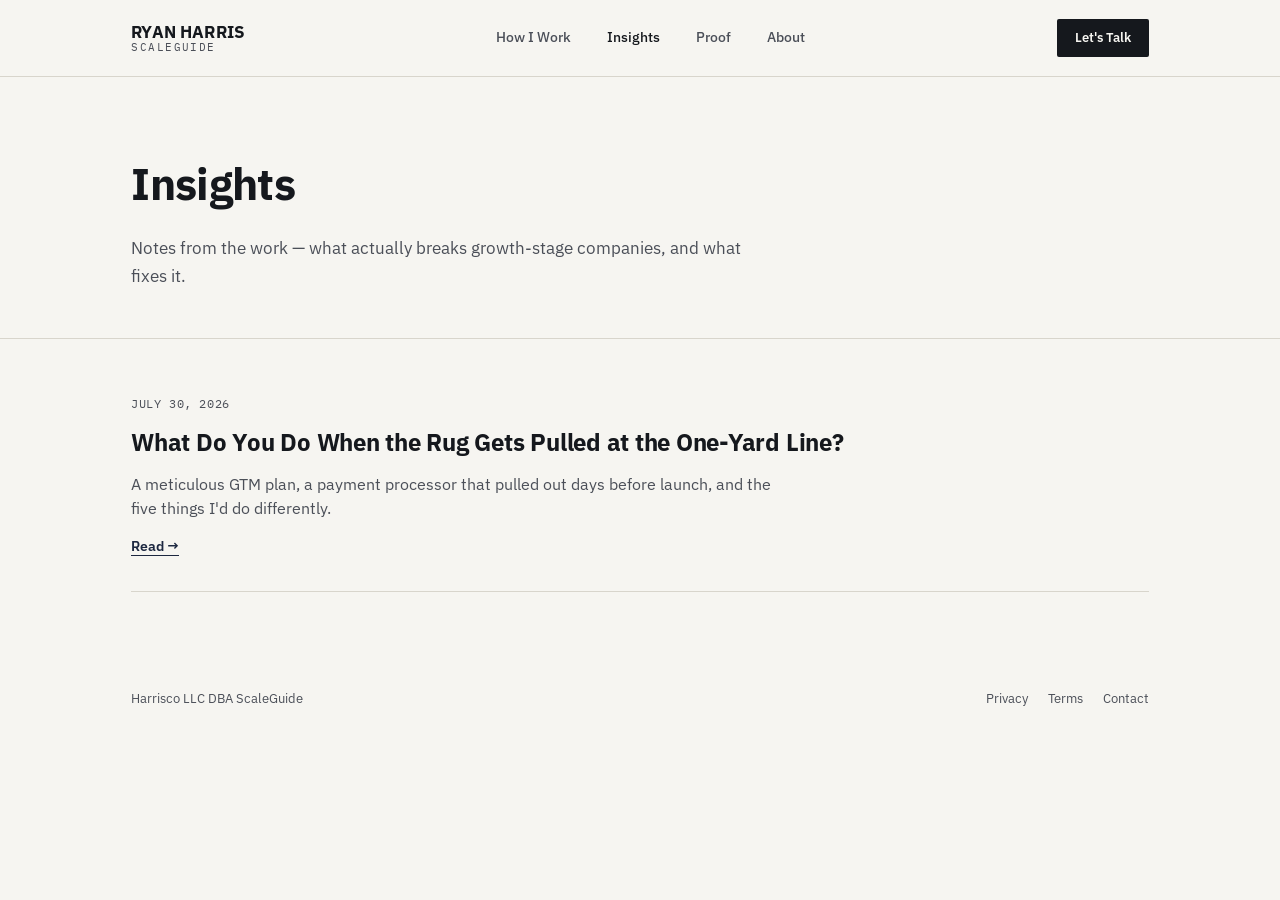
==== insights.html @ ca1f897e "Add files via upload" ====
<!DOCTYPE html>
<html lang="en">
<head>
<meta charset="UTF-8">
<meta name="viewport" content="width=device-width, initial-scale=1.0">
<title>Insights — Ryan Harris | Fractional COO Notes</title>
<meta name="description" content="Notes on operations, go-to-market, and growth-stage execution from a working fractional COO.">
<meta property="og:title" content="Insights — Ryan Harris | Fractional COO Notes">
<meta property="og:description" content="Notes on operations, go-to-market, and growth-stage execution from a working fractional COO.">
<meta property="og:type" content="article">

<link rel="preconnect" href="https://fonts.googleapis.com">
<link rel="preconnect" href="https://fonts.gstatic.com" crossorigin>
<link href="https://fonts.googleapis.com/css2?family=IBM+Plex+Sans:wght@400;500;600;700&family=IBM+Plex+Mono:wght@400;500;600&display=swap" rel="stylesheet">
<link rel="icon" href="data:image/svg+xml,%3Csvg xmlns='http://www.w3.org/2000/svg' viewBox='0 0 32 32'%3E%3Crect width='32' height='32' rx='4' fill='%231C2740'/%3E%3Ctext x='16' y='23' font-family='Georgia,serif' font-size='20' font-weight='700' fill='%23F6F5F1' text-anchor='middle'%3ER%3C/text%3E%3C/svg%3E">
<style>
  :root {
    --paper: #F6F5F1; --ink: #15181D; --ink-soft: #4B4F58;
    --navy: #2B3A55; --navy-deep: #1C2740; --signal: #C1892E;
    --line: #D8D5CC; --line-strong: #15181D; --white: #FFFFFF;
    --max: 1120px; --content: 640px; --gap: clamp(20px, 4vw, 64px);
  }
  * { box-sizing: border-box; margin: 0; padding: 0; }
  html { scroll-behavior: smooth; }
  body { background: var(--paper); color: var(--ink); font-family: 'IBM Plex Sans', sans-serif; font-size: 16px; line-height: 1.6; -webkit-font-smoothing: antialiased; }
  .mono { font-family: 'IBM Plex Mono', monospace; letter-spacing: 0.06em; text-transform: uppercase; }
  a { color: inherit; text-decoration: none; }
  .wrap { max-width: var(--max); margin: 0 auto; padding: 0 var(--gap); }
  header { position: sticky; top: 0; z-index: 50; background: rgba(246,245,241,0.92); backdrop-filter: blur(6px); border-bottom: 1px solid var(--line); }
  nav.wrap { display: flex; align-items: center; justify-content: space-between; height: 76px; }
  .brand { display: flex; flex-direction: column; line-height: 1.1; }
  .brand .name { font-weight: 700; font-size: 17px; letter-spacing: 0.01em; }
  .brand .sub { font-size: 10.5px; color: var(--ink-soft); letter-spacing: 0.14em; }
  .navlinks { display: flex; gap: 36px; font-size: 13.5px; font-weight: 500; }
  .navlinks a { color: var(--ink-soft); transition: color 0.15s ease; }
  .navlinks a:hover, .navlinks a.active { color: var(--ink); }
  .nav-cta { padding: 9px 18px; background: var(--ink); color: var(--paper); font-size: 13px; font-weight: 600; border-radius: 2px; }
  @media (max-width: 760px) { .navlinks { display: none; } }
  footer { padding: 32px 0; font-size: 12.5px; color: var(--ink-soft); display: flex; justify-content: space-between; flex-wrap: wrap; gap: 12px; }
  footer .links { display: flex; gap: 20px; }

  /* ---------- INSIGHTS LISTING ---------- */
  .insights-hero { padding: 72px 0 48px; border-bottom: 1px solid var(--line); }
  .insights-hero h1 { font-size: clamp(30px, 4vw, 44px); font-weight: 700; letter-spacing: -0.015em; margin-bottom: 16px; }
  .insights-hero p { font-size: 17px; color: var(--ink-soft); max-width: var(--content); }
  .post-list { padding: 56px 0 96px; }
  .post-card { padding: 32px 0; border-bottom: 1px solid var(--line); }
  .post-card:first-child { padding-top: 0; }
  .post-card .date { font-family: 'IBM Plex Mono', monospace; font-size: 11.5px; color: var(--ink-soft); letter-spacing: 0.05em; margin-bottom: 10px; display: block; }
  .post-card h2 { font-size: 24px; font-weight: 700; letter-spacing: -0.01em; margin-bottom: 10px; max-width: 720px; }
  .post-card h2 a:hover { color: var(--navy); }
  .post-card .excerpt { font-size: 15.5px; color: var(--ink-soft); max-width: 640px; margin-bottom: 12px; }
  .post-card .read-more { font-size: 13.5px; font-weight: 600; color: var(--navy-deep); border-bottom: 1px solid var(--navy-deep); }

  /* ---------- POST PAGE ---------- */
  .post-header { padding: 64px 0 40px; border-bottom: 1px solid var(--line); }
  .post-header .back-link { font-family: 'IBM Plex Mono', monospace; font-size: 11.5px; color: var(--ink-soft); margin-bottom: 28px; display: inline-block; }
  .post-header .date { font-family: 'IBM Plex Mono', monospace; font-size: 12px; color: var(--ink-soft); letter-spacing: 0.05em; margin-bottom: 16px; display: block; }
  .post-header h1 { font-size: clamp(28px, 4vw, 42px); font-weight: 700; line-height: 1.2; letter-spacing: -0.015em; max-width: 780px; }
  .post-body { padding: 48px 0 96px; max-width: var(--content); margin: 0 auto var(--gap); }
  .post-body p { font-size: 17px; line-height: 1.7; color: var(--ink); margin-bottom: 22px; }
  .post-body ul { margin: 0 0 22px 0; padding-left: 22px; }
  .post-body li { font-size: 17px; line-height: 1.7; color: var(--ink); margin-bottom: 12px; }
  .post-body strong { color: var(--navy-deep); }
  .post-cta { border-top: 1px solid var(--line); padding-top: 32px; margin-top: 16px; }
  .post-cta a { font-weight: 600; color: var(--navy-deep); border-bottom: 1px solid var(--navy-deep); }
</style>

</head>
<body>
<header>
  <nav class="wrap">
    <div class="brand">
      <a href="/"><span class="name">RYAN HARRIS</span></a>
      <span class="sub mono">SCALEGUIDE</span>
    </div>
    <div class="navlinks">
      <a href="/#work">How I Work</a>
      <a href="/insights.html" class="active">Insights</a>
      <a href="/#proof">Proof</a>
      <a href="/#about">About</a>
    </div>
    <a href="/#talk" class="nav-cta">Let's Talk</a>
  </nav>
</header>
<section class="insights-hero">
  <div class="wrap">
    <h1>Insights</h1>
    <p>Notes from the work &mdash; what actually breaks growth-stage companies, and what fixes it.</p>
  </div>
</section>
<section class="post-list">
  <div class="wrap">
    <div class="post-card">
      <span class="date mono">July 30, 2026</span>
      <h2><a href="/posts/rug-pulled-at-the-one-yard-line.html">What Do You Do When the Rug Gets Pulled at the One-Yard Line?</a></h2>
      <p class="excerpt">A meticulous GTM plan, a payment processor that pulled out days before launch, and the five things I'd do differently.</p>
      <a href="/posts/rug-pulled-at-the-one-yard-line.html" class="read-more">Read &rarr;</a>
    </div>
  </div>
</section>
<footer class="wrap">
  <div>Harrisco LLC DBA ScaleGuide</div>
  <div class="links">
    <a href="/#">Privacy</a>
    <a href="/#">Terms</a>
    <a href="mailto:ryan@myscaleguide.com">Contact</a>
  </div>
</footer>
</body>
</html>
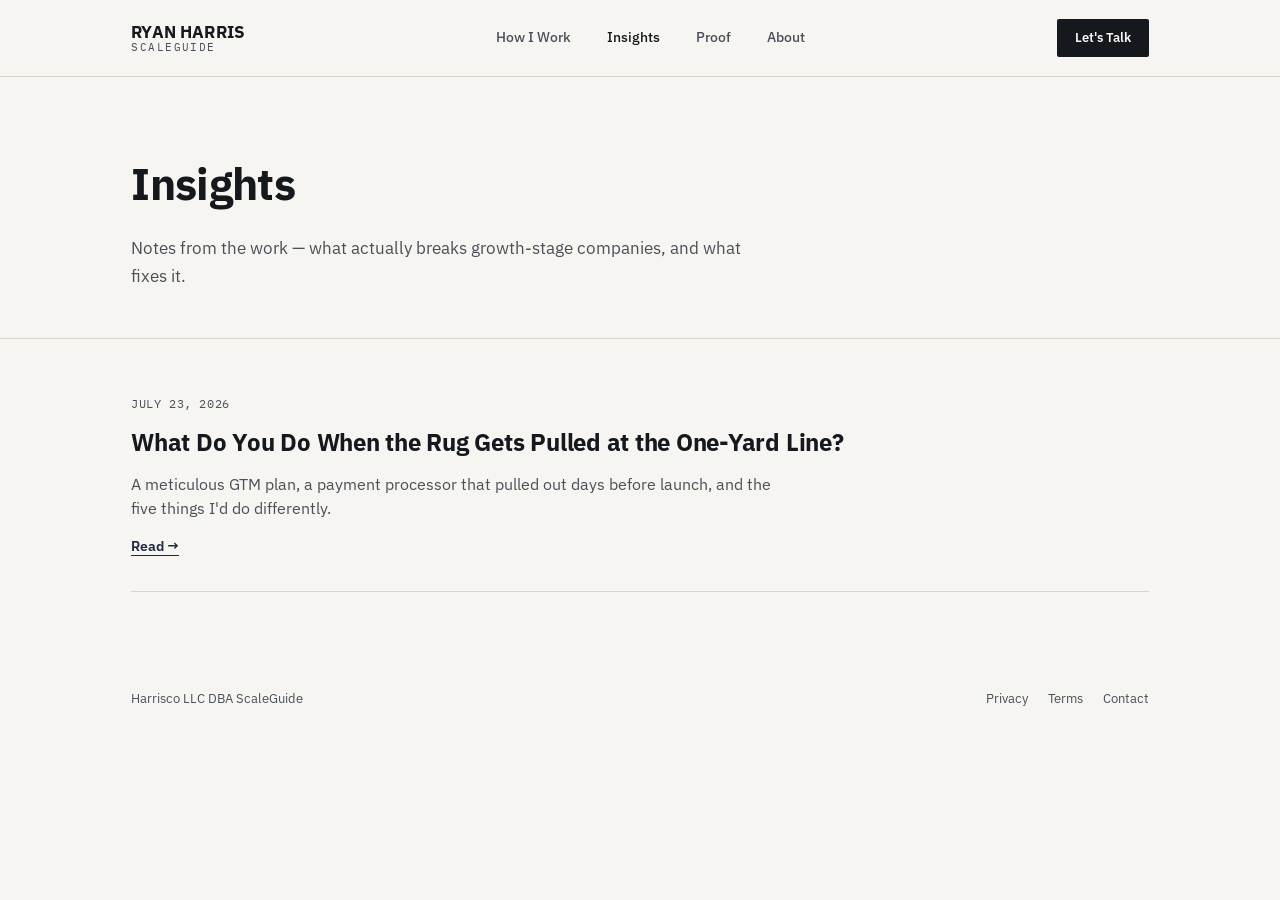
==== commit ef6b8fae: "Add files via upload" ====
--- a/insights.html
+++ b/insights.html
@@ -92,7 +92,7 @@
 <section class="post-list">
   <div class="wrap">
     <div class="post-card">
-      <span class="date mono">July 30, 2026</span>
+      <span class="date mono">July 23, 2026</span>
       <h2><a href="/posts/rug-pulled-at-the-one-yard-line.html">What Do You Do When the Rug Gets Pulled at the One-Yard Line?</a></h2>
       <p class="excerpt">A meticulous GTM plan, a payment processor that pulled out days before launch, and the five things I'd do differently.</p>
       <a href="/posts/rug-pulled-at-the-one-yard-line.html" class="read-more">Read &rarr;</a>
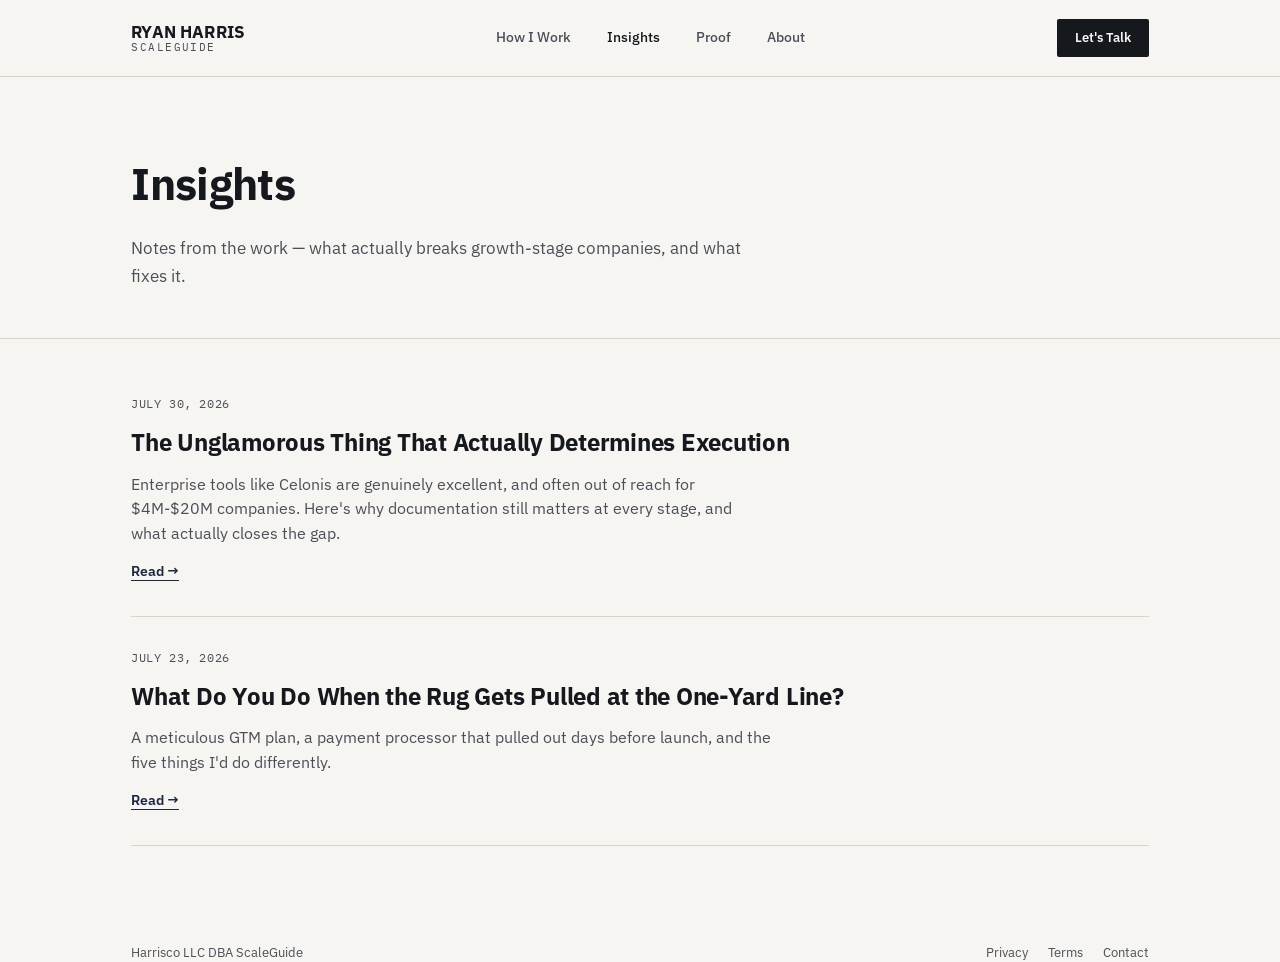
==== commit b74c3d83: "Add files via upload" ====
--- a/insights.html
+++ b/insights.html
@@ -57,7 +57,8 @@
   .post-header .back-link { font-family: 'IBM Plex Mono', monospace; font-size: 11.5px; color: var(--ink-soft); margin-bottom: 28px; display: inline-block; }
   .post-header .date { font-family: 'IBM Plex Mono', monospace; font-size: 12px; color: var(--ink-soft); letter-spacing: 0.05em; margin-bottom: 16px; display: block; }
   .post-header h1 { font-size: clamp(28px, 4vw, 42px); font-weight: 700; line-height: 1.2; letter-spacing: -0.015em; max-width: 780px; }
-  .post-body { padding: 48px 0 96px; max-width: var(--content); margin: 0 auto var(--gap); }
+  .post-body { padding: 48px 0 96px; }
+  .post-body-inner { max-width: var(--content); }
   .post-body p { font-size: 17px; line-height: 1.7; color: var(--ink); margin-bottom: 22px; }
   .post-body ul { margin: 0 0 22px 0; padding-left: 22px; }
   .post-body li { font-size: 17px; line-height: 1.7; color: var(--ink); margin-bottom: 12px; }
@@ -92,6 +93,12 @@
 <section class="post-list">
   <div class="wrap">
     <div class="post-card">
+      <span class="date mono">July 30, 2026</span>
+      <h2><a href="/posts/process-documentation-determines-execution.html">The Unglamorous Thing That Actually Determines Execution</a></h2>
+      <p class="excerpt">Enterprise tools like Celonis are genuinely excellent, and often out of reach for $4M-$20M companies. Here's why documentation still matters at every stage, and what actually closes the gap.</p>
+      <a href="/posts/process-documentation-determines-execution.html" class="read-more">Read &rarr;</a>
+    </div>
+    <div class="post-card">
       <span class="date mono">July 23, 2026</span>
       <h2><a href="/posts/rug-pulled-at-the-one-yard-line.html">What Do You Do When the Rug Gets Pulled at the One-Yard Line?</a></h2>
       <p class="excerpt">A meticulous GTM plan, a payment processor that pulled out days before launch, and the five things I'd do differently.</p>
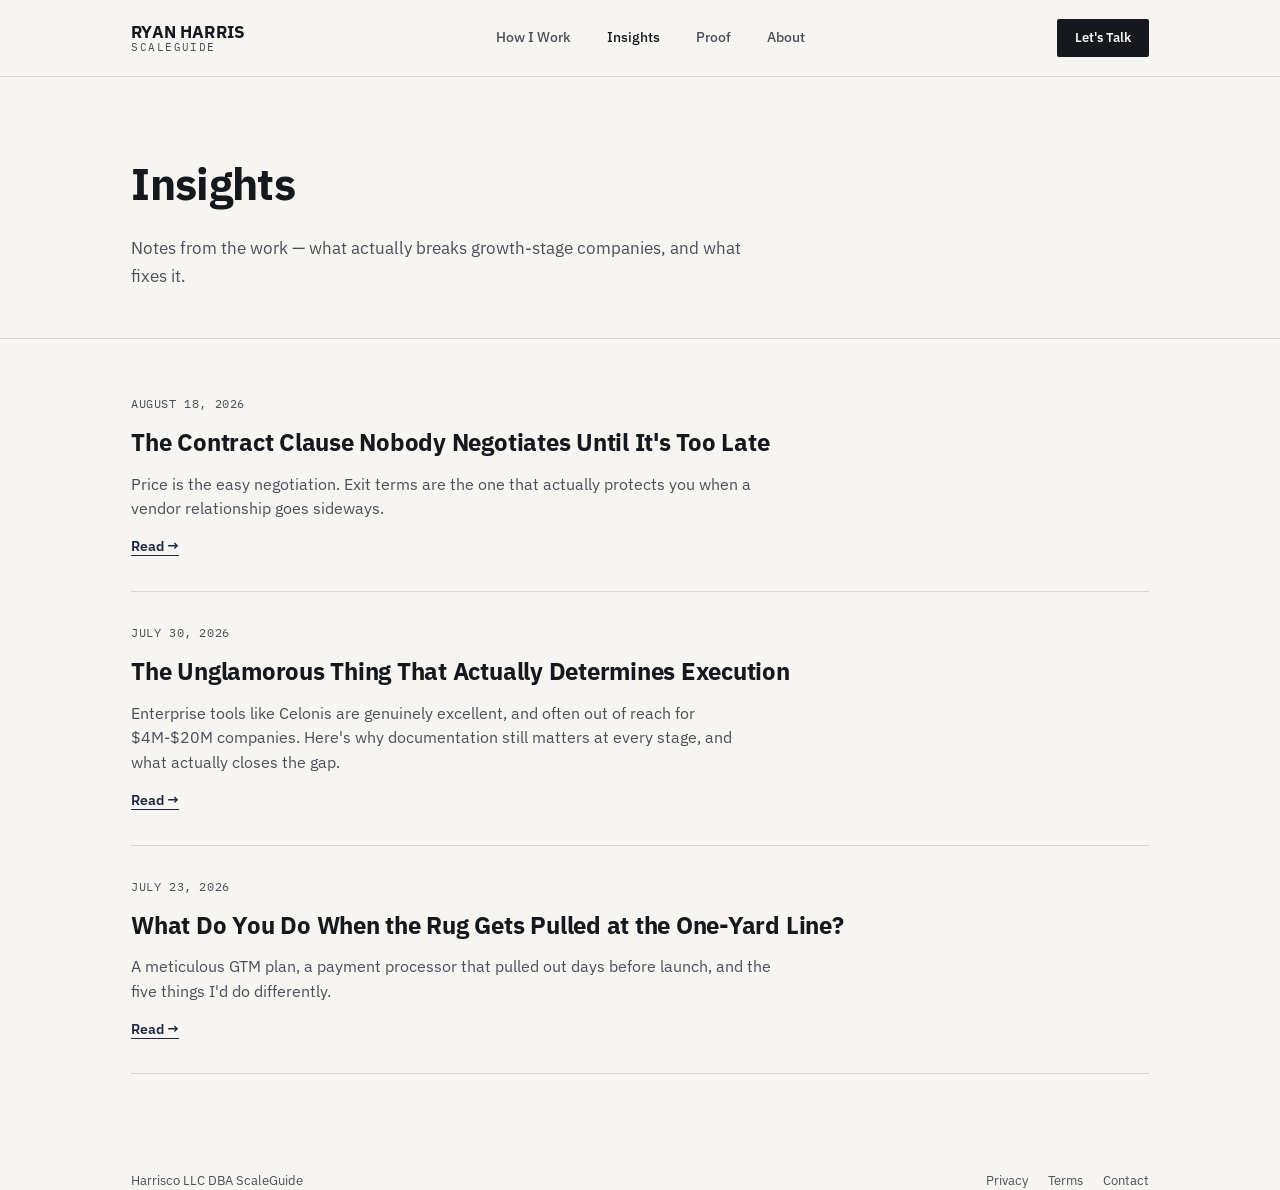
==== commit 14ccf3f8: "Update insights.html" ====
--- a/insights.html
+++ b/insights.html
@@ -93,6 +93,12 @@
 <section class="post-list">
   <div class="wrap">
     <div class="post-card">
+      <span class="date mono">August 18, 2026</span>
+      <h2><a href="/posts/the-exit-clause-nobody-negotiates.html">The Contract Clause Nobody Negotiates Until It's Too Late</a></h2>
+      <p class="excerpt">Price is the easy negotiation. Exit terms are the one that actually protects you when a vendor relationship goes sideways.</p>
+      <a href="/posts/the-exit-clause-nobody-negotiates.html" class="read-more">Read &rarr;</a>
+    </div>
+    <div class="post-card">
       <span class="date mono">July 30, 2026</span>
       <h2><a href="/posts/process-documentation-determines-execution.html">The Unglamorous Thing That Actually Determines Execution</a></h2>
       <p class="excerpt">Enterprise tools like Celonis are genuinely excellent, and often out of reach for $4M-$20M companies. Here's why documentation still matters at every stage, and what actually closes the gap.</p>
@@ -115,4 +121,4 @@
   </div>
 </footer>
 </body>
-</html>+</html>
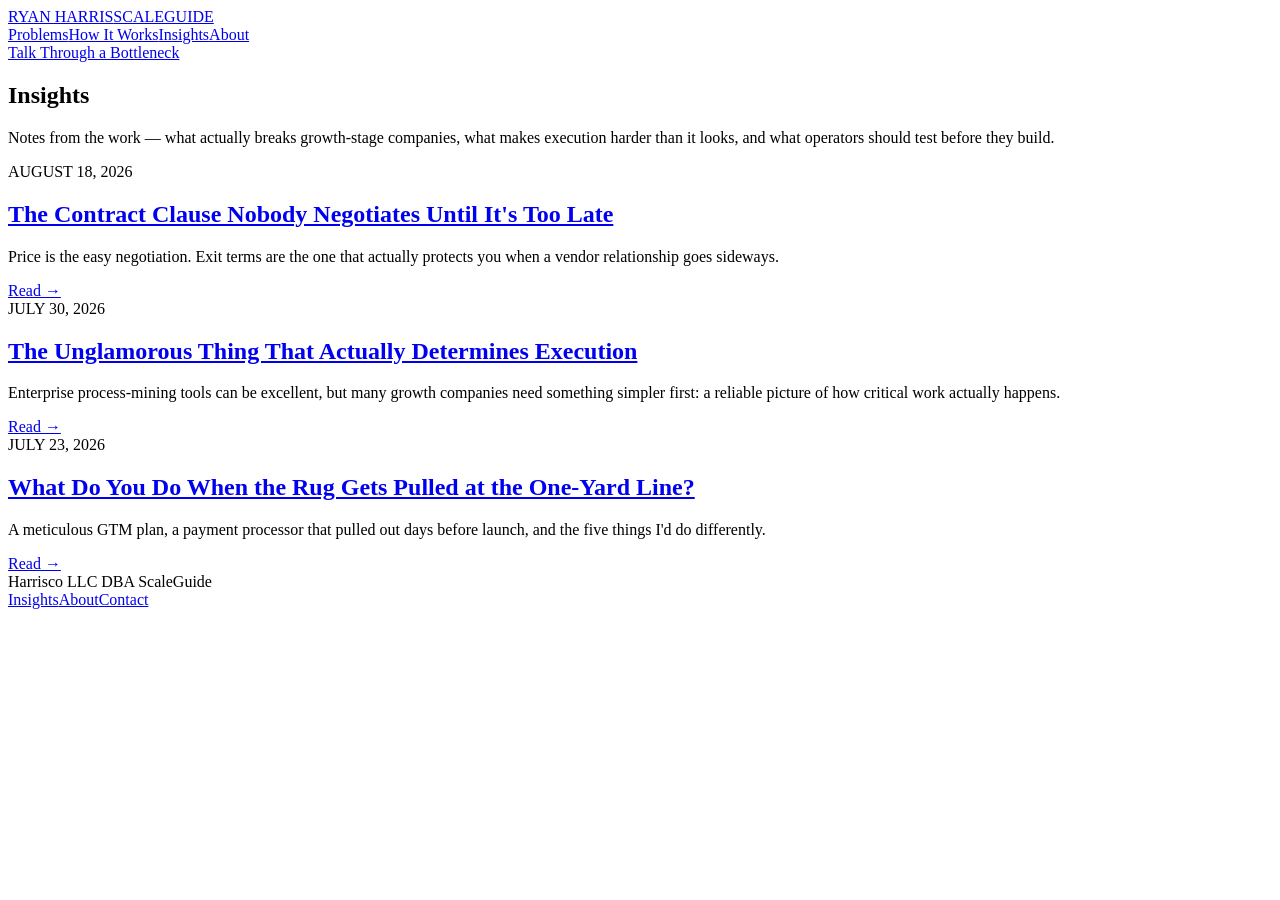
==== commit 6a0e0977: "Align Insights with new ScaleGuide positioning" ====
--- a/insights.html
+++ b/insights.html
@@ -3,122 +3,36 @@
 <head>
 <meta charset="UTF-8">
 <meta name="viewport" content="width=device-width, initial-scale=1.0">
-<title>Insights — Ryan Harris | Fractional COO Notes</title>
-<meta name="description" content="Notes on operations, go-to-market, and growth-stage execution from a working fractional COO.">
-<meta property="og:title" content="Insights — Ryan Harris | Fractional COO Notes">
-<meta property="og:description" content="Notes on operations, go-to-market, and growth-stage execution from a working fractional COO.">
-<meta property="og:type" content="article">
-
+<title>Insights | ScaleGuide</title>
+<meta name="description" content="Notes from Ryan Harris on operating leverage, execution, growth-stage operations, vendor risk, process design, and the systems that determine whether strategy actually works.">
+<link rel="canonical" href="https://myscaleguide.com/insights.html">
+<meta property="og:title" content="Insights | ScaleGuide">
+<meta property="og:description" content="Notes from the work — what actually breaks growth-stage companies, and what fixes it.">
+<meta property="og:type" content="website">
+<meta property="og:url" content="https://myscaleguide.com/insights.html">
+<meta name="twitter:card" content="summary">
+<link rel="icon" href="data:image/svg+xml,%3Csvg xmlns='http://www.w3.org/2000/svg' viewBox='0 0 32 32'%3E%3Crect width='32' height='32' rx='4' fill='%231C2740'/%3E%3Ctext x='16' y='23' font-family='Georgia,serif' font-size='20' font-weight='700' fill='%23F6F5F1' text-anchor='middle'%3ER%3C/text%3E%3C/svg%3E">
 <link rel="preconnect" href="https://fonts.googleapis.com">
 <link rel="preconnect" href="https://fonts.gstatic.com" crossorigin>
 <link href="https://fonts.googleapis.com/css2?family=IBM+Plex+Sans:wght@400;500;600;700&family=IBM+Plex+Mono:wght@400;500;600&display=swap" rel="stylesheet">
-<link rel="icon" href="data:image/svg+xml,%3Csvg xmlns='http://www.w3.org/2000/svg' viewBox='0 0 32 32'%3E%3Crect width='32' height='32' rx='4' fill='%231C2740'/%3E%3Ctext x='16' y='23' font-family='Georgia,serif' font-size='20' font-weight='700' fill='%23F6F5F1' text-anchor='middle'%3ER%3C/text%3E%3C/svg%3E">
-<style>
-  :root {
-    --paper: #F6F5F1; --ink: #15181D; --ink-soft: #4B4F58;
-    --navy: #2B3A55; --navy-deep: #1C2740; --signal: #C1892E;
-    --line: #D8D5CC; --line-strong: #15181D; --white: #FFFFFF;
-    --max: 1120px; --content: 640px; --gap: clamp(20px, 4vw, 64px);
-  }
-  * { box-sizing: border-box; margin: 0; padding: 0; }
-  html { scroll-behavior: smooth; }
-  body { background: var(--paper); color: var(--ink); font-family: 'IBM Plex Sans', sans-serif; font-size: 16px; line-height: 1.6; -webkit-font-smoothing: antialiased; }
-  .mono { font-family: 'IBM Plex Mono', monospace; letter-spacing: 0.06em; text-transform: uppercase; }
-  a { color: inherit; text-decoration: none; }
-  .wrap { max-width: var(--max); margin: 0 auto; padding: 0 var(--gap); }
-  header { position: sticky; top: 0; z-index: 50; background: rgba(246,245,241,0.92); backdrop-filter: blur(6px); border-bottom: 1px solid var(--line); }
-  nav.wrap { display: flex; align-items: center; justify-content: space-between; height: 76px; }
-  .brand { display: flex; flex-direction: column; line-height: 1.1; }
-  .brand .name { font-weight: 700; font-size: 17px; letter-spacing: 0.01em; }
-  .brand .sub { font-size: 10.5px; color: var(--ink-soft); letter-spacing: 0.14em; }
-  .navlinks { display: flex; gap: 36px; font-size: 13.5px; font-weight: 500; }
-  .navlinks a { color: var(--ink-soft); transition: color 0.15s ease; }
-  .navlinks a:hover, .navlinks a.active { color: var(--ink); }
-  .nav-cta { padding: 9px 18px; background: var(--ink); color: var(--paper); font-size: 13px; font-weight: 600; border-radius: 2px; }
-  @media (max-width: 760px) { .navlinks { display: none; } }
-  footer { padding: 32px 0; font-size: 12.5px; color: var(--ink-soft); display: flex; justify-content: space-between; flex-wrap: wrap; gap: 12px; }
-  footer .links { display: flex; gap: 20px; }
-
-  /* ---------- INSIGHTS LISTING ---------- */
-  .insights-hero { padding: 72px 0 48px; border-bottom: 1px solid var(--line); }
-  .insights-hero h1 { font-size: clamp(30px, 4vw, 44px); font-weight: 700; letter-spacing: -0.015em; margin-bottom: 16px; }
-  .insights-hero p { font-size: 17px; color: var(--ink-soft); max-width: var(--content); }
-  .post-list { padding: 56px 0 96px; }
-  .post-card { padding: 32px 0; border-bottom: 1px solid var(--line); }
-  .post-card:first-child { padding-top: 0; }
-  .post-card .date { font-family: 'IBM Plex Mono', monospace; font-size: 11.5px; color: var(--ink-soft); letter-spacing: 0.05em; margin-bottom: 10px; display: block; }
-  .post-card h2 { font-size: 24px; font-weight: 700; letter-spacing: -0.01em; margin-bottom: 10px; max-width: 720px; }
-  .post-card h2 a:hover { color: var(--navy); }
-  .post-card .excerpt { font-size: 15.5px; color: var(--ink-soft); max-width: 640px; margin-bottom: 12px; }
-  .post-card .read-more { font-size: 13.5px; font-weight: 600; color: var(--navy-deep); border-bottom: 1px solid var(--navy-deep); }
-
-  /* ---------- POST PAGE ---------- */
-  .post-header { padding: 64px 0 40px; border-bottom: 1px solid var(--line); }
-  .post-header .back-link { font-family: 'IBM Plex Mono', monospace; font-size: 11.5px; color: var(--ink-soft); margin-bottom: 28px; display: inline-block; }
-  .post-header .date { font-family: 'IBM Plex Mono', monospace; font-size: 12px; color: var(--ink-soft); letter-spacing: 0.05em; margin-bottom: 16px; display: block; }
-  .post-header h1 { font-size: clamp(28px, 4vw, 42px); font-weight: 700; line-height: 1.2; letter-spacing: -0.015em; max-width: 780px; }
-  .post-body { padding: 48px 0 96px; }
-  .post-body-inner { max-width: var(--content); }
-  .post-body p { font-size: 17px; line-height: 1.7; color: var(--ink); margin-bottom: 22px; }
-  .post-body ul { margin: 0 0 22px 0; padding-left: 22px; }
-  .post-body li { font-size: 17px; line-height: 1.7; color: var(--ink); margin-bottom: 12px; }
-  .post-body strong { color: var(--navy-deep); }
-  .post-cta { border-top: 1px solid var(--line); padding-top: 32px; margin-top: 16px; }
-  .post-cta a { font-weight: 600; color: var(--navy-deep); border-bottom: 1px solid var(--navy-deep); }
-</style>
-
+<link rel="stylesheet" href="/styles.css">
 </head>
 <body>
 <header>
-  <nav class="wrap">
-    <div class="brand">
-      <a href="/"><span class="name">RYAN HARRIS</span></a>
-      <span class="sub mono">SCALEGUIDE</span>
-    </div>
-    <div class="navlinks">
-      <a href="/#work">How I Work</a>
-      <a href="/insights.html" class="active">Insights</a>
-      <a href="/#proof">Proof</a>
-      <a href="/#about">About</a>
-    </div>
-    <a href="/#talk" class="nav-cta">Let's Talk</a>
+  <nav class="wrap" aria-label="Primary navigation">
+    <a class="brand" href="/"><span class="name">RYAN HARRIS</span><span class="sub mono">SCALEGUIDE</span></a>
+    <div class="navlinks"><a href="/#problems">Problems</a><a href="/#how">How It Works</a><a href="/insights.html" class="active">Insights</a><a href="/about.html">About</a></div>
+    <a href="/#talk" class="nav-cta">Talk Through a Bottleneck</a>
   </nav>
 </header>
-<section class="insights-hero">
-  <div class="wrap">
-    <h1>Insights</h1>
-    <p>Notes from the work &mdash; what actually breaks growth-stage companies, and what fixes it.</p>
-  </div>
-</section>
-<section class="post-list">
-  <div class="wrap">
-    <div class="post-card">
-      <span class="date mono">August 18, 2026</span>
-      <h2><a href="/posts/the-exit-clause-nobody-negotiates.html">The Contract Clause Nobody Negotiates Until It's Too Late</a></h2>
-      <p class="excerpt">Price is the easy negotiation. Exit terms are the one that actually protects you when a vendor relationship goes sideways.</p>
-      <a href="/posts/the-exit-clause-nobody-negotiates.html" class="read-more">Read &rarr;</a>
-    </div>
-    <div class="post-card">
-      <span class="date mono">July 30, 2026</span>
-      <h2><a href="/posts/process-documentation-determines-execution.html">The Unglamorous Thing That Actually Determines Execution</a></h2>
-      <p class="excerpt">Enterprise tools like Celonis are genuinely excellent, and often out of reach for $4M-$20M companies. Here's why documentation still matters at every stage, and what actually closes the gap.</p>
-      <a href="/posts/process-documentation-determines-execution.html" class="read-more">Read &rarr;</a>
-    </div>
-    <div class="post-card">
-      <span class="date mono">July 23, 2026</span>
-      <h2><a href="/posts/rug-pulled-at-the-one-yard-line.html">What Do You Do When the Rug Gets Pulled at the One-Yard Line?</a></h2>
-      <p class="excerpt">A meticulous GTM plan, a payment processor that pulled out days before launch, and the five things I'd do differently.</p>
-      <a href="/posts/rug-pulled-at-the-one-yard-line.html" class="read-more">Read &rarr;</a>
-    </div>
-  </div>
-</section>
-<footer class="wrap">
-  <div>Harrisco LLC DBA ScaleGuide</div>
-  <div class="links">
-    <a href="/#">Privacy</a>
-    <a href="/#">Terms</a>
-    <a href="mailto:ryan@myscaleguide.com">Contact</a>
-  </div>
-</footer>
+<main>
+<section class="insights-hero"><div class="wrap"><h1>Insights</h1><p>Notes from the work — what actually breaks growth-stage companies, what makes execution harder than it looks, and what operators should test before they build.</p></div></section>
+<section><div class="wrap post-list">
+<article class="post-card"><span class="date">AUGUST 18, 2026</span><h2><a href="/posts/the-exit-clause-nobody-negotiates.html">The Contract Clause Nobody Negotiates Until It's Too Late</a></h2><p class="excerpt">Price is the easy negotiation. Exit terms are the one that actually protects you when a vendor relationship goes sideways.</p><a href="/posts/the-exit-clause-nobody-negotiates.html" class="read-more">Read →</a></article>
+<article class="post-card"><span class="date">JULY 30, 2026</span><h2><a href="/posts/process-documentation-determines-execution.html">The Unglamorous Thing That Actually Determines Execution</a></h2><p class="excerpt">Enterprise process-mining tools can be excellent, but many growth companies need something simpler first: a reliable picture of how critical work actually happens.</p><a href="/posts/process-documentation-determines-execution.html" class="read-more">Read →</a></article>
+<article class="post-card"><span class="date">JULY 23, 2026</span><h2><a href="/posts/rug-pulled-at-the-one-yard-line.html">What Do You Do When the Rug Gets Pulled at the One-Yard Line?</a></h2><p class="excerpt">A meticulous GTM plan, a payment processor that pulled out days before launch, and the five things I'd do differently.</p><a href="/posts/rug-pulled-at-the-one-yard-line.html" class="read-more">Read →</a></article>
+</div></section>
+</main>
+<footer class="wrap"><div>Harrisco LLC DBA ScaleGuide</div><div class="links"><a href="/insights.html">Insights</a><a href="/about.html">About</a><a href="mailto:ryan@myscaleguide.com">Contact</a></div></footer>
 </body>
 </html>
